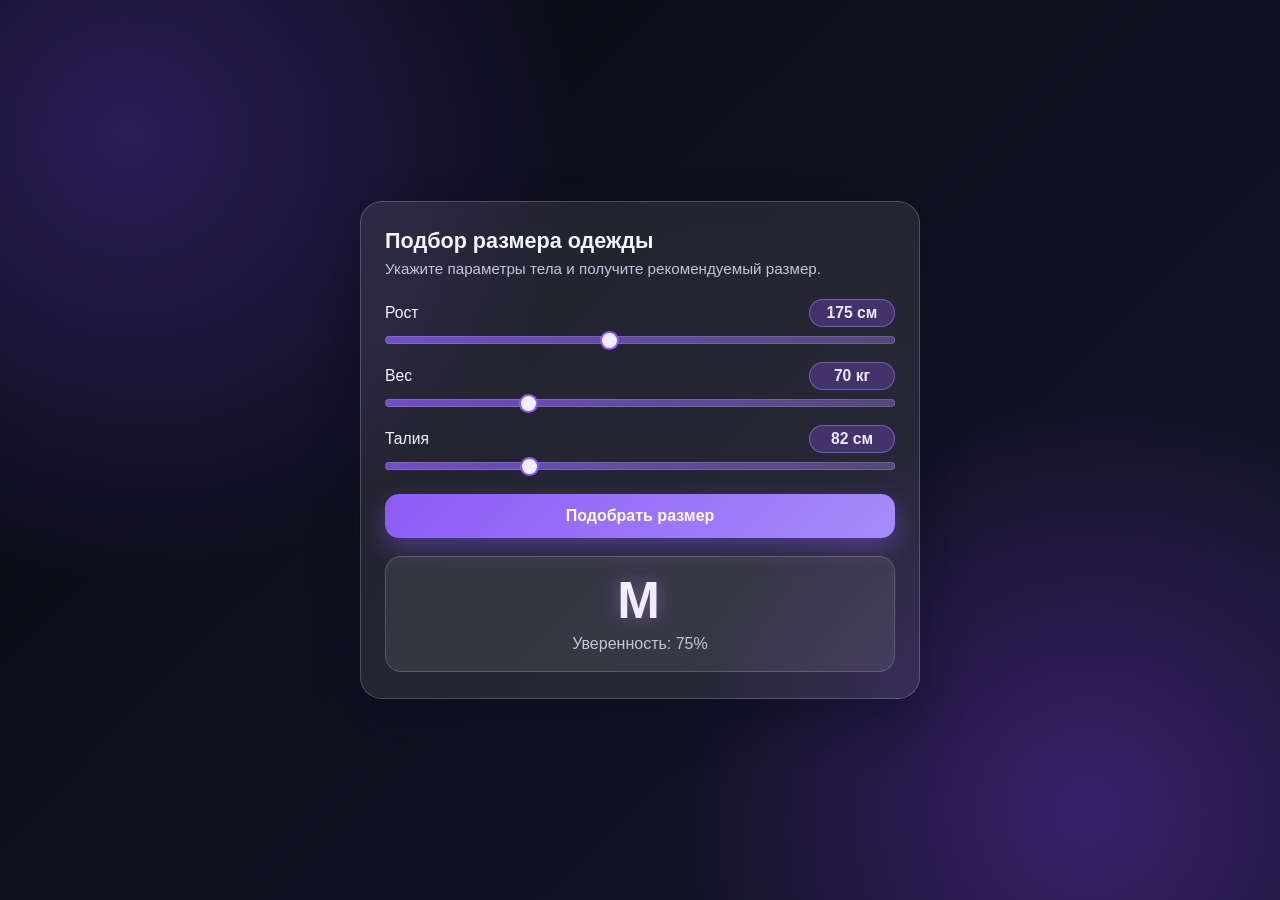
==== index.html @ 6c5b48a0 "Initial commit for deployment Made-with: Cursor" ====
<!DOCTYPE html>
<html lang="ru">
<head>
  <meta charset="UTF-8" />
  <meta name="viewport" content="width=device-width, initial-scale=1.0" />
  <title>Виджет подбора размера одежды</title>
  <style>
    /* Базовые переменные темы и цветов интерфейса */
    :root {
      --bg-1: #0a0a14;
      --bg-2: #16162b;
      --card: rgba(255, 255, 255, 0.09);
      --card-border: rgba(255, 255, 255, 0.2);
      --text-main: #f4f4ff;
      --text-muted: #c4c4de;
      --accent: #8b5cf6;
      --accent-2: #a78bfa;
      --shadow: rgba(12, 10, 33, 0.45);
    }

    /* Сброс отступов и более предсказуемая модель размеров */
    * {
      box-sizing: border-box;
      margin: 0;
      padding: 0;
    }

    /* Фон страницы и центрирование виджета */
    body {
      min-height: 100vh;
      display: grid;
      place-items: center;
      font-family: "Inter", "Segoe UI", Tahoma, sans-serif;
      color: var(--text-main);
      background:
        radial-gradient(circle at 10% 15%, #2a1e57 0%, transparent 32%),
        radial-gradient(circle at 85% 90%, #38216a 0%, transparent 30%),
        linear-gradient(135deg, var(--bg-1), var(--bg-2));
      padding: 20px;
    }

    /* Контейнер виджета в стиле glassmorphism */
    .widget {
      width: min(100%, 560px);
      background: var(--card);
      border: 1px solid var(--card-border);
      border-radius: 22px;
      backdrop-filter: blur(12px);
      -webkit-backdrop-filter: blur(12px);
      box-shadow: 0 20px 45px var(--shadow);
      padding: 26px 24px;
    }

    /* Заголовочная часть виджета */
    .title {
      font-size: 1.35rem;
      font-weight: 700;
      margin-bottom: 6px;
    }

    /* Подпись под заголовком */
    .subtitle {
      color: var(--text-muted);
      font-size: 0.95rem;
      margin-bottom: 22px;
    }

    /* Сетка блока с ползунками */
    .controls {
      display: grid;
      gap: 18px;
      margin-bottom: 24px;
    }

    /* Обертка каждого ползунка */
    .control {
      display: grid;
      gap: 9px;
    }

    /* Строка с названием параметра и текущим значением */
    .label-row {
      display: flex;
      justify-content: space-between;
      align-items: center;
      font-size: 0.98rem;
    }

    /* Бейдж со значением ползунка в реальном времени */
    .value-pill {
      min-width: 86px;
      text-align: center;
      font-weight: 600;
      color: #efe9ff;
      background: rgba(139, 92, 246, 0.28);
      border: 1px solid rgba(167, 139, 250, 0.5);
      border-radius: 999px;
      padding: 4px 10px;
    }

    /* Общий стиль ползунка */
    input[type="range"] {
      width: 100%;
      appearance: none;
      height: 8px;
      border-radius: 999px;
      background: linear-gradient(90deg, rgba(139, 92, 246, 0.75), rgba(167, 139, 250, 0.35));
      outline: none;
      border: 1px solid rgba(255, 255, 255, 0.14);
    }

    /* Кастомный бегунок для WebKit-браузеров */
    input[type="range"]::-webkit-slider-thumb {
      appearance: none;
      width: 19px;
      height: 19px;
      border-radius: 50%;
      background: #f4ecff;
      border: 2px solid var(--accent);
      cursor: pointer;
      transition: transform 0.2s ease;
    }

    /* Увеличение бегунка при наведении */
    input[type="range"]::-webkit-slider-thumb:hover {
      transform: scale(1.08);
    }

    /* Кастомный бегунок для Firefox */
    input[type="range"]::-moz-range-thumb {
      width: 19px;
      height: 19px;
      border-radius: 50%;
      background: #f4ecff;
      border: 2px solid var(--accent);
      cursor: pointer;
      transition: transform 0.2s ease;
    }

    /* Секция с кнопкой и результатом */
    .actions {
      display: grid;
      gap: 18px;
    }

    /* Фиолетовая кнопка запуска расчета размера */
    .btn {
      border: 0;
      border-radius: 14px;
      padding: 13px 16px;
      background: linear-gradient(135deg, var(--accent), var(--accent-2));
      color: #fff;
      font-size: 1rem;
      font-weight: 700;
      cursor: pointer;
      box-shadow: 0 10px 24px rgba(139, 92, 246, 0.4);
      transition: transform 0.16s ease, box-shadow 0.2s ease, filter 0.2s ease;
      animation: pulse 2.3s ease-in-out infinite;
    }

    /* Эффекты интерактивности кнопки */
    .btn:hover {
      transform: translateY(-2px);
      filter: brightness(1.05);
      box-shadow: 0 14px 30px rgba(139, 92, 246, 0.5);
    }

    /* Эффект нажатия кнопки */
    .btn:active {
      transform: translateY(0);
    }

    /* Анимация мягкой пульсации кнопки */
    @keyframes pulse {
      0%, 100% {
        box-shadow: 0 10px 24px rgba(139, 92, 246, 0.35);
      }
      50% {
        box-shadow: 0 16px 35px rgba(139, 92, 246, 0.55);
      }
    }

    /* Карточка с результатом вычисления размера */
    .result {
      background: rgba(255, 255, 255, 0.08);
      border: 1px solid rgba(255, 255, 255, 0.17);
      border-radius: 16px;
      padding: 18px;
      display: grid;
      gap: 8px;
      justify-items: center;
      text-align: center;
    }

    /* Большой текст буквенного размера */
    .size {
      font-size: clamp(2.2rem, 7vw, 3.2rem);
      line-height: 1;
      font-weight: 800;
      letter-spacing: 0.06em;
      color: #f3ebff;
      text-shadow: 0 0 18px rgba(167, 139, 250, 0.45);
    }

    /* Текст уровня уверенности алгоритма */
    .confidence {
      color: var(--text-muted);
      font-size: 1rem;
    }

    /* Адаптация интерфейса под узкие мобильные экраны */
    @media (max-width: 400px) {
      body {
        padding: 12px;
      }

      .widget {
        padding: 18px 16px;
        border-radius: 18px;
      }

      .title {
        font-size: 1.15rem;
      }

      .subtitle {
        font-size: 0.88rem;
        margin-bottom: 18px;
      }

      .value-pill {
        min-width: 74px;
        font-size: 0.86rem;
      }

      .btn {
        font-size: 0.95rem;
      }
    }
  </style>
</head>
<body>
  <!-- Главный контейнер виджета подбора размера -->
  <main class="widget" aria-label="Подбор размера одежды">
    <!-- Верхняя информационная часть -->
    <h1 class="title">Подбор размера одежды</h1>
    <p class="subtitle">Укажите параметры тела и получите рекомендуемый размер.</p>

    <!-- Группа ползунков параметров -->
    <section class="controls">
      <!-- Ползунок роста -->
      <div class="control">
        <div class="label-row">
          <label for="height">Рост</label>
          <span id="heightValue" class="value-pill">175 см</span>
        </div>
        <input id="height" type="range" min="140" max="220" value="175" />
      </div>

      <!-- Ползунок веса -->
      <div class="control">
        <div class="label-row">
          <label for="weight">Вес</label>
          <span id="weightValue" class="value-pill">70 кг</span>
        </div>
        <input id="weight" type="range" min="40" max="150" value="70" />
      </div>

      <!-- Ползунок талии -->
      <div class="control">
        <div class="label-row">
          <label for="waist">Талия</label>
          <span id="waistValue" class="value-pill">82 см</span>
        </div>
        <input id="waist" type="range" min="60" max="140" value="82" />
      </div>
    </section>

    <!-- Блок кнопки запуска и отображения результата -->
    <section class="actions">
      <button id="calcBtn" class="btn" type="button">Подобрать размер</button>
      <div class="result" aria-live="polite">
        <div id="sizeResult" class="size">M</div>
        <div id="confidenceResult" class="confidence">Уверенность: 90%</div>
      </div>
    </section>
  </main>

  <script>
    // Получаем ссылки на элементы управления и вывода результата
    const heightInput = document.getElementById("height");
    const weightInput = document.getElementById("weight");
    const waistInput = document.getElementById("waist");
    const heightValue = document.getElementById("heightValue");
    const weightValue = document.getElementById("weightValue");
    const waistValue = document.getElementById("waistValue");
    const calcBtn = document.getElementById("calcBtn");
    const sizeResult = document.getElementById("sizeResult");
    const confidenceResult = document.getElementById("confidenceResult");

    // Описываем диапазоны талии для каждого размера
    const sizeRanges = [
      { size: "S", min: 60, max: 76, includeMax: false },
      { size: "M", min: 76, max: 84, includeMax: false },
      { size: "L", min: 84, max: 94, includeMax: false },
      { size: "XL", min: 94, max: 104, includeMax: true },
      { size: "XXL", min: 104, max: 140, includeMax: true }
    ];

    // Обновляем подписи рядом с ползунками в реальном времени
    function syncSliderLabels() {
      heightValue.textContent = `${heightInput.value} см`;
      weightValue.textContent = `${weightInput.value} кг`;
      waistValue.textContent = `${waistInput.value} см`;
    }

    // Определяем буквенный размер только по текущему значению талии
    function getSizeByWaist(waist) {
      for (const range of sizeRanges) {
        const inRange = range.includeMax
          ? waist >= range.min && waist <= range.max
          : waist >= range.min && waist < range.max;
        if (inRange) return range;
      }
      return sizeRanges[sizeRanges.length - 1];
    }

    // Считаем уверенность: 0.9 в центре диапазона и 0.6 на границах
    function calculateConfidence(waist, range) {
      const center = (range.min + range.max) / 2;
      const halfRange = (range.max - range.min) / 2;
      if (halfRange === 0) return 0.9;

      const distanceToCenter = Math.abs(waist - center);
      const normalized = Math.min(distanceToCenter / halfRange, 1);
      const confidence = 0.9 - normalized * 0.3;

      return Math.max(0.6, Math.min(0.9, confidence));
    }

    // Выполняем расчет и показываем размер с уровнем уверенности
    function calculateAndRenderSize() {
      const waist = Number(waistInput.value);
      const foundRange = getSizeByWaist(waist);
      const confidence = calculateConfidence(waist, foundRange);
      const confidencePercent = Math.round(confidence * 100);

      sizeResult.textContent = foundRange.size;
      confidenceResult.textContent = `Уверенность: ${confidencePercent}%`;
    }

    // Подписываемся на ввод, чтобы обновлять числа у ползунков мгновенно
    [heightInput, weightInput, waistInput].forEach((input) => {
      input.addEventListener("input", syncSliderLabels);
    });

    // Подписываем кнопку на запуск расчета размера
    calcBtn.addEventListener("click", calculateAndRenderSize);

    // Выполняем первичную инициализацию виджета при загрузке страницы
    syncSliderLabels();
    calculateAndRenderSize();
  </script>
</body>
</html>
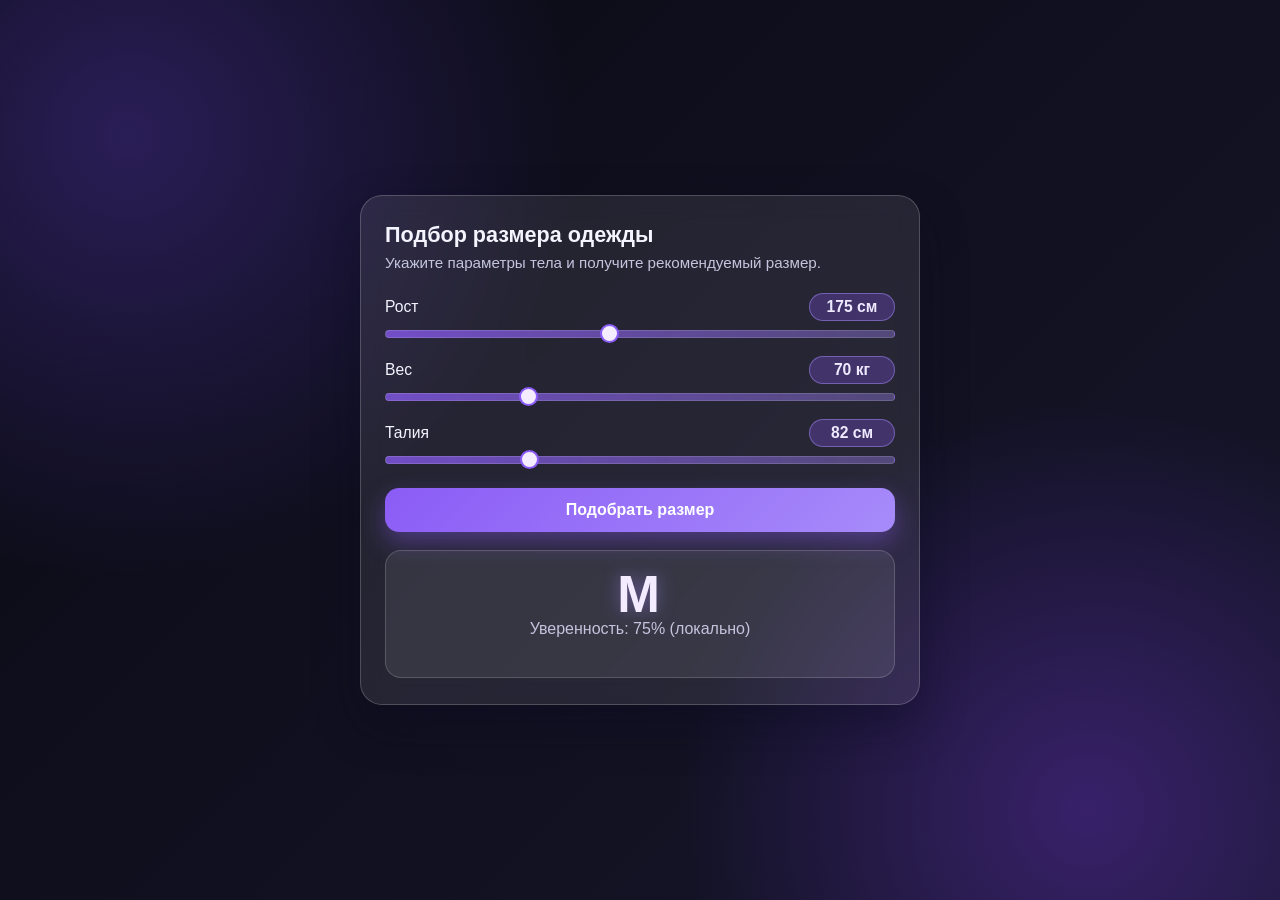
==== commit 21fd8203: "Wire frontend to Railway API with loader, timeout, and local fallback Made-with: Cursor" ====
--- a/index.html
+++ b/index.html
@@ -208,6 +208,55 @@
       font-size: 1rem;
     }
 
+    /* Подсказка (fallback, метод API) */
+    .status-hint {
+      font-size: 0.88rem;
+      color: #e9c46c;
+      margin-top: 4px;
+      min-height: 1.2em;
+    }
+
+    /* Блок лоадера во время запроса к API */
+    .loader-wrap {
+      display: flex;
+      align-items: center;
+      justify-content: center;
+      gap: 12px;
+      min-height: 72px;
+      color: var(--text-muted);
+      font-size: 1rem;
+    }
+
+    .loader-wrap[hidden] {
+      display: none !important;
+    }
+
+    .result-content[hidden] {
+      display: none !important;
+    }
+
+    .spinner {
+      width: 24px;
+      height: 24px;
+      border: 3px solid rgba(255, 255, 255, 0.2);
+      border-top-color: var(--accent);
+      border-radius: 50%;
+      animation: spin 0.75s linear infinite;
+    }
+
+    @keyframes spin {
+      to {
+        transform: rotate(360deg);
+      }
+    }
+
+    .btn:disabled {
+      opacity: 0.75;
+      cursor: not-allowed;
+      transform: none;
+      animation: none;
+    }
+
     /* Адаптация интерфейса под узкие мобильные экраны */
     @media (max-width: 400px) {
       body {
@@ -280,13 +329,24 @@
     <section class="actions">
       <button id="calcBtn" class="btn" type="button">Подобрать размер</button>
       <div class="result" aria-live="polite">
-        <div id="sizeResult" class="size">M</div>
-        <div id="confidenceResult" class="confidence">Уверенность: 90%</div>
+        <div id="loader" class="loader-wrap" hidden>
+          <span class="spinner" aria-hidden="true"></span>
+          <span>Загрузка...</span>
+        </div>
+        <div id="resultContent" class="result-content">
+          <div id="sizeResult" class="size">M</div>
+          <div id="confidenceResult" class="confidence">Уверенность: 90%</div>
+          <div id="statusHint" class="status-hint"></div>
+        </div>
       </div>
     </section>
   </main>
 
   <script>
+    // URL бэкенда на Railway (POST /calculate)
+    const API_URL = "https://fitvector-mvp-production.up.railway.app/calculate";
+    const REQUEST_TIMEOUT_MS = 8000;
+
     // Получаем ссылки на элементы управления и вывода результата
     const heightInput = document.getElementById("height");
     const weightInput = document.getElementById("weight");
@@ -295,8 +355,11 @@
     const weightValue = document.getElementById("weightValue");
     const waistValue = document.getElementById("waistValue");
     const calcBtn = document.getElementById("calcBtn");
+    const loaderEl = document.getElementById("loader");
+    const resultContent = document.getElementById("resultContent");
     const sizeResult = document.getElementById("sizeResult");
     const confidenceResult = document.getElementById("confidenceResult");
+    const statusHint = document.getElementById("statusHint");
 
     // Описываем диапазоны талии для каждого размера
     const sizeRanges = [
@@ -338,15 +401,81 @@
       return Math.max(0.6, Math.min(0.9, confidence));
     }
 
-    // Выполняем расчет и показываем размер с уровнем уверенности
-    function calculateAndRenderSize() {
+    // Локальный расчёт (fallback, если API недоступен)
+    function renderLocalSize() {
       const waist = Number(waistInput.value);
       const foundRange = getSizeByWaist(waist);
       const confidence = calculateConfidence(waist, foundRange);
       const confidencePercent = Math.round(confidence * 100);
 
       sizeResult.textContent = foundRange.size;
-      confidenceResult.textContent = `Уверенность: ${confidencePercent}%`;
+      confidenceResult.textContent = `Уверенность: ${confidencePercent}% (локально)`;
+    }
+
+    function setLoading(isLoading) {
+      loaderEl.hidden = !isLoading;
+      resultContent.hidden = isLoading;
+      calcBtn.disabled = isLoading;
+    }
+
+    async function fetchSizeFromApi() {
+      const body = {
+        height: Number(heightInput.value),
+        weight: Number(weightInput.value),
+        waist: Number(waistInput.value),
+      };
+
+      const controller = new AbortController();
+      const timeoutId = setTimeout(() => controller.abort(), REQUEST_TIMEOUT_MS);
+
+      try {
+        const response = await fetch(API_URL, {
+          method: "POST",
+          headers: { "Content-Type": "application/json" },
+          body: JSON.stringify(body),
+          signal: controller.signal,
+        });
+        clearTimeout(timeoutId);
+
+        if (!response.ok) {
+          throw new Error(`HTTP ${response.status}`);
+        }
+
+        const data = await response.json();
+        if (
+          !data ||
+          typeof data.size !== "string" ||
+          typeof data.confidence !== "number"
+        ) {
+          throw new Error("Invalid response");
+        }
+        return data;
+      } catch (err) {
+        clearTimeout(timeoutId);
+        throw err;
+      }
+    }
+
+    async function onCalculateClick() {
+      statusHint.textContent = "";
+      setLoading(true);
+
+      try {
+        const data = await fetchSizeFromApi();
+        const pct = Math.round(Number(data.confidence) * 100);
+        const method = data.method != null ? String(data.method) : "—";
+
+        sizeResult.textContent = data.size;
+        confidenceResult.textContent = `Уверенность: ${pct}% · метод: ${method}`;
+      } catch (err) {
+        statusHint.textContent = "Пробуем локально...";
+        renderLocalSize();
+        window.setTimeout(() => {
+          statusHint.textContent = "";
+        }, 3500);
+      } finally {
+        setLoading(false);
+      }
     }
 
     // Подписываемся на ввод, чтобы обновлять числа у ползунков мгновенно
@@ -354,12 +483,12 @@
       input.addEventListener("input", syncSliderLabels);
     });
 
-    // Подписываем кнопку на запуск расчета размера
-    calcBtn.addEventListener("click", calculateAndRenderSize);
-
-    // Выполняем первичную инициализацию виджета при загрузке страницы
+    // Кнопка: запрос к API, при ошибке — локальный алгоритм
+    calcBtn.addEventListener("click", onCalculateClick);
+
+    // Первичная инициализация: подписи ползунков и стартовый локальный превью
     syncSliderLabels();
-    calculateAndRenderSize();
+    renderLocalSize();
   </script>
 </body>
 </html>
